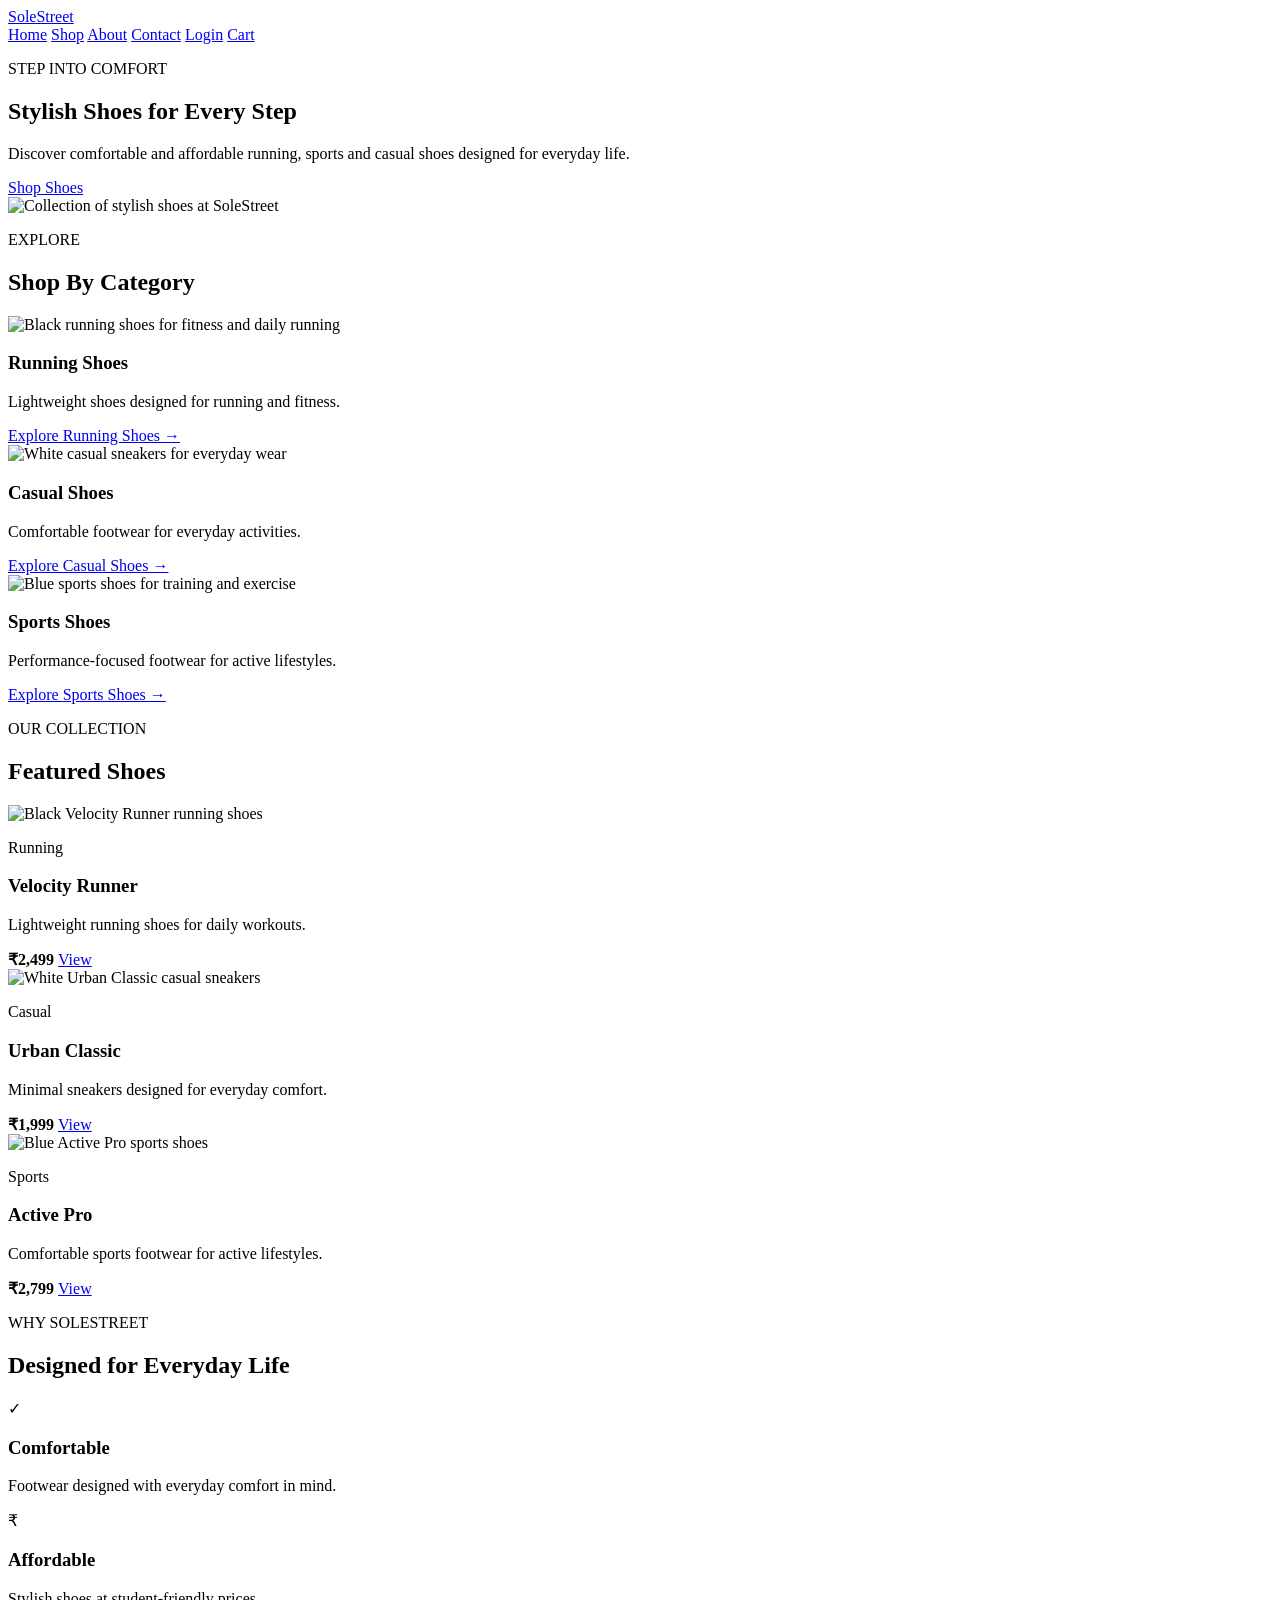
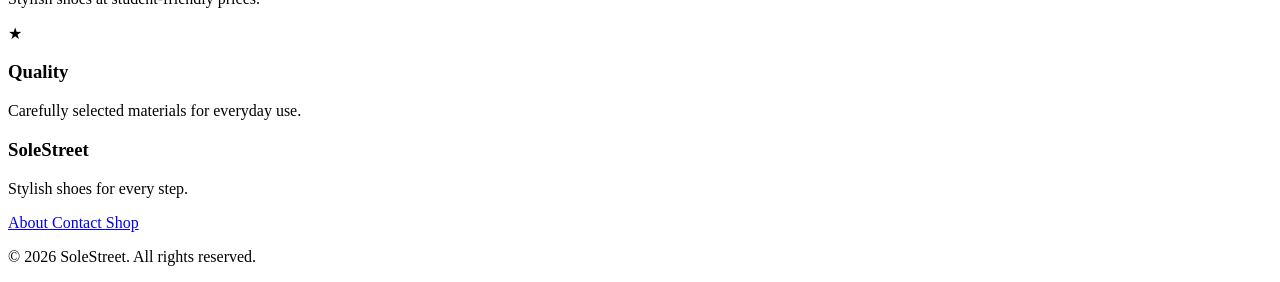
==== index.html @ d2c225f3 "Add initial index.html for SoleStreet website" ====
<!DOCTYPE html>
<html lang="en">

<head>

    <meta charset="UTF-8">

    <meta name="viewport"
          content="width=device-width, initial-scale=1.0">

    <title>SoleStreet | Stylish Shoes for Every Step</title>

    <meta name="description"
          content="Shop stylish running, sports and casual shoes at SoleStreet. Discover comfortable and affordable footwear for everyday life.">

    <meta name="keywords"
          content="shoes, running shoes, sports shoes, casual shoes, footwear">

    <meta name="author"
          content="SoleStreet">

    <meta name="robots"
          content="index, follow">

    <link rel="canonical"
          href="https://YOUR-RENDER-URL.onrender.com/">

    <!-- Open Graph -->

    <meta property="og:title"
          content="SoleStreet | Stylish Shoes for Every Step">

    <meta property="og:description"
          content="Discover comfortable running, sports and casual shoes at SoleStreet.">

    <meta property="og:type"
          content="website">

    <meta property="og:url"
          content="https://YOUR-RENDER-URL.onrender.com/">

    <link rel="stylesheet"
          href="css/style.css">

</head>


<body>

<!-- ================= HEADER ================= -->

<header class="header">

    <div class="logo">

        <a href="index.html">
            SoleStreet
        </a>

    </div>


    <nav aria-label="Main navigation">

        <a href="index.html">Home</a>

        <a href="products.html">Shop</a>

        <a href="about.html">About</a>

        <a href="contact.html">Contact</a>

        <a href="login.html">Login</a>

        <a href="cart.html">Cart</a>

    </nav>

</header>


<!-- ================= MAIN ================= -->

<main>


<!-- HERO -->

<section class="hero">

    <div class="hero-content">

        <p class="eyebrow">
            STEP INTO COMFORT
        </p>

        <h1>
            Stylish Shoes for Every Step
        </h1>

        <p>
            Discover comfortable and affordable
            running, sports and casual shoes
            designed for everyday life.
        </p>

        <a href="products.html"
           class="btn">

            Shop Shoes

        </a>

    </div>


    <div class="hero-image">

        <img src="images/hero-shoes.jpg"
             alt="Collection of stylish shoes at SoleStreet">

    </div>

</section>



<!-- CATEGORIES -->

<section class="section">

    <div class="section-heading">

        <p class="eyebrow">
            EXPLORE
        </p>

        <h2>
            Shop By Category
        </h2>

    </div>


    <div class="category-grid">


        <article class="category-card">

            <img src="images/running-shoes.jpg"
                 alt="Black running shoes for fitness and daily running">

            <div class="card-content">

                <h3>
                    Running Shoes
                </h3>

                <p>
                    Lightweight shoes designed
                    for running and fitness.
                </p>

                <a href="products.html">
                    Explore Running Shoes →
                </a>

            </div>

        </article>



        <article class="category-card">

            <img src="images/casual-shoes.jpg"
                 alt="White casual sneakers for everyday wear">

            <div class="card-content">

                <h3>
                    Casual Shoes
                </h3>

                <p>
                    Comfortable footwear for
                    everyday activities.
                </p>

                <a href="products.html">
                    Explore Casual Shoes →
                </a>

            </div>

        </article>



        <article class="category-card">

            <img src="images/sports-shoes.jpg"
                 alt="Blue sports shoes for training and exercise">

            <div class="card-content">

                <h3>
                    Sports Shoes
                </h3>

                <p>
                    Performance-focused footwear
                    for active lifestyles.
                </p>

                <a href="products.html">
                    Explore Sports Shoes →
                </a>

            </div>

        </article>

    </div>

</section>



<!-- FEATURED PRODUCTS -->

<section class="section featured-section">

    <div class="section-heading">

        <p class="eyebrow">
            OUR COLLECTION
        </p>

        <h2>
            Featured Shoes
        </h2>

    </div>


    <div class="product-grid">


        <article class="product-card">

            <img src="images/running-shoes.jpg"
                 alt="Black Velocity Runner running shoes">

            <div class="product-info">

                <p class="product-category">
                    Running
                </p>

                <h3>
                    Velocity Runner
                </h3>

                <p>
                    Lightweight running shoes
                    for daily workouts.
                </p>

                <div class="product-bottom">

                    <strong>
                        ₹2,499
                    </strong>

                    <a href="product-running.html"
                       class="btn-small">

                        View

                    </a>

                </div>

            </div>

        </article>



        <article class="product-card">

            <img src="images/casual-shoes.jpg"
                 alt="White Urban Classic casual sneakers">

            <div class="product-info">

                <p class="product-category">
                    Casual
                </p>

                <h3>
                    Urban Classic
                </h3>

                <p>
                    Minimal sneakers designed
                    for everyday comfort.
                </p>

                <div class="product-bottom">

                    <strong>
                        ₹1,999
                    </strong>

                    <a href="product-casual.html"
                       class="btn-small">

                        View

                    </a>

                </div>

            </div>

        </article>



        <article class="product-card">

            <img src="images/sports-shoes.jpg"
                 alt="Blue Active Pro sports shoes">

            <div class="product-info">

                <p class="product-category">
                    Sports
                </p>

                <h3>
                    Active Pro
                </h3>

                <p>
                    Comfortable sports footwear
                    for active lifestyles.
                </p>

                <div class="product-bottom">

                    <strong>
                        ₹2,799
                    </strong>

                    <a href="product-sports.html"
                       class="btn-small">

                        View

                    </a>

                </div>

            </div>

        </article>

    </div>

</section>



<!-- WHY US -->

<section class="section why-us">

    <div class="section-heading">

        <p class="eyebrow">
            WHY SOLESTREET
        </p>

        <h2>
            Designed for Everyday Life
        </h2>

    </div>


    <div class="features">


        <div class="feature">

            <span class="feature-icon">
                ✓
            </span>

            <h3>
                Comfortable
            </h3>

            <p>
                Footwear designed with
                everyday comfort in mind.
            </p>

        </div>



        <div class="feature">

            <span class="feature-icon">
                ₹
            </span>

            <h3>
                Affordable
            </h3>

            <p>
                Stylish shoes at
                student-friendly prices.
            </p>

        </div>



        <div class="feature">

            <span class="feature-icon">
                ★
            </span>

            <h3>
                Quality
            </h3>

            <p>
                Carefully selected materials
                for everyday use.
            </p>

        </div>

    </div>

</section>

</main>



<!-- ================= FOOTER ================= -->

<footer>

    <div class="footer-content">

        <div>

            <h3>
                SoleStreet
            </h3>

            <p>
                Stylish shoes for every step.
            </p>

        </div>


        <div class="footer-links">

            <a href="about.html">
                About
            </a>

            <a href="contact.html">
                Contact
            </a>

            <a href="products.html">
                Shop
            </a>

        </div>

    </div>


    <div class="copyright">

        <p>
            © 2026 SoleStreet. All rights reserved.
        </p>

    </div>

</footer>


<script src="js/script.js"></script>

</body>

</html>
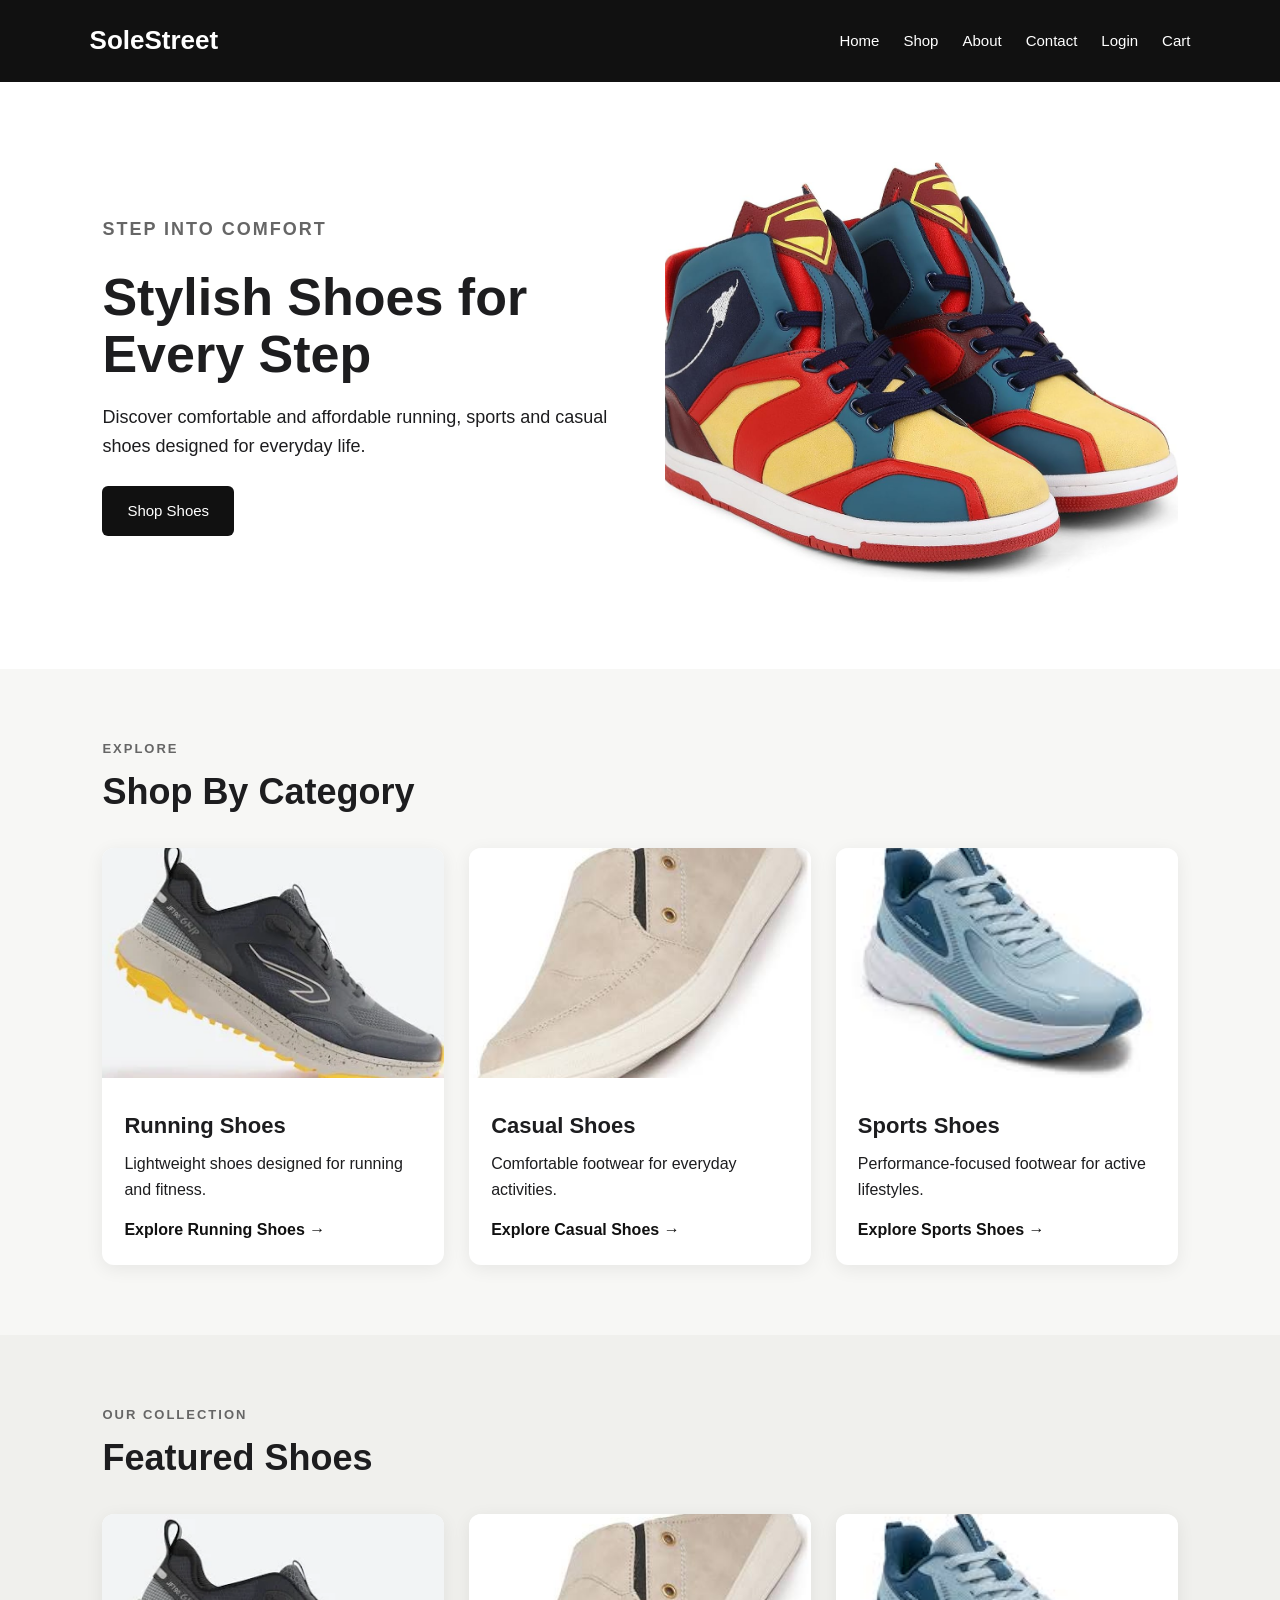
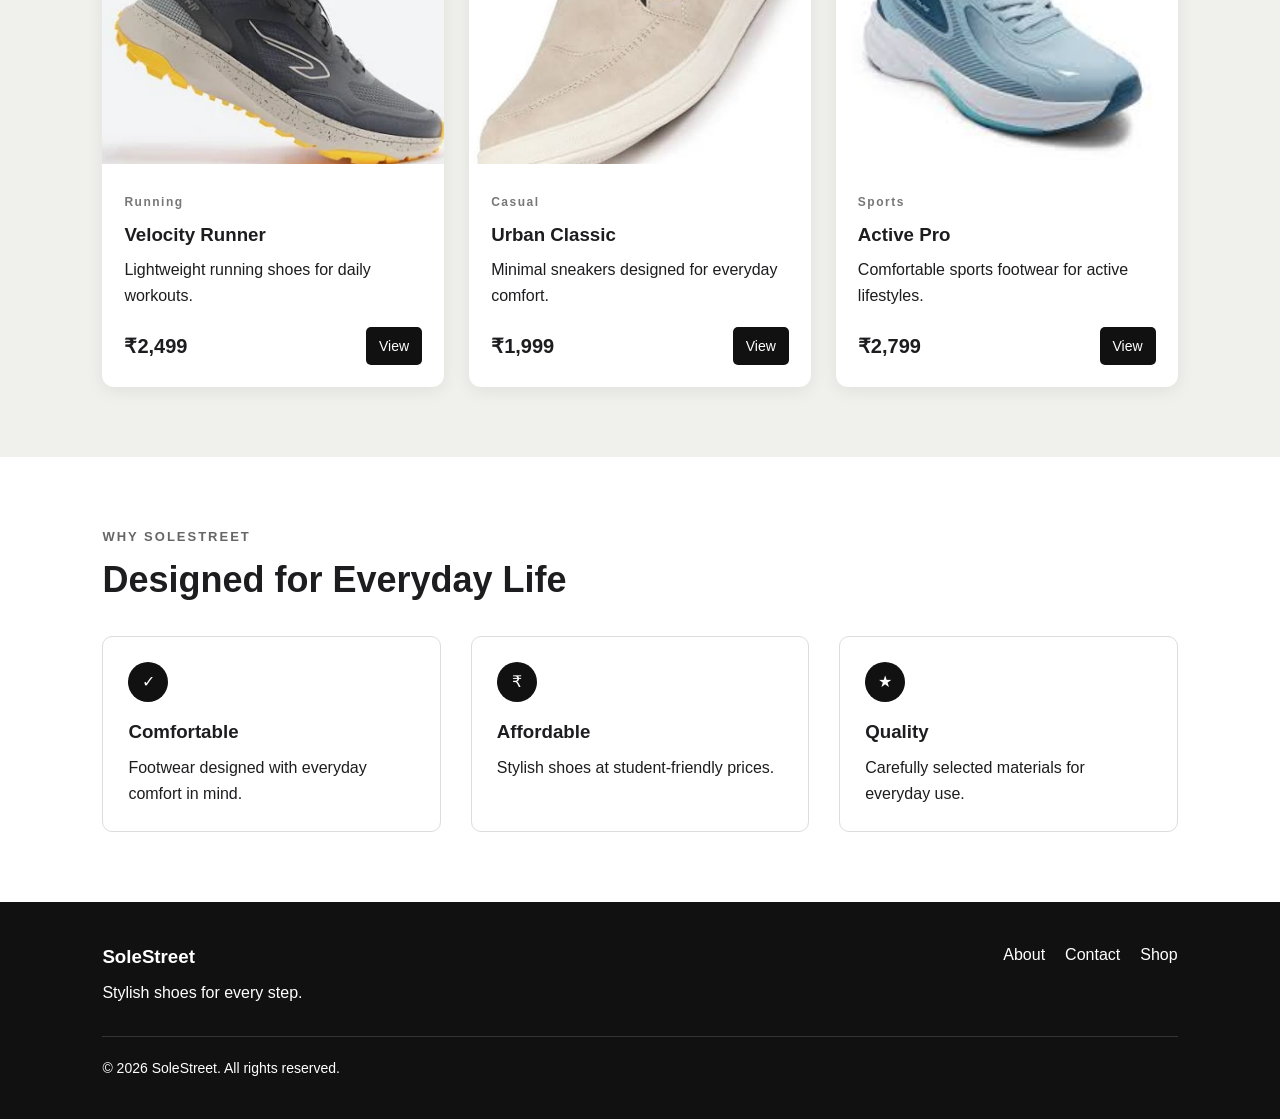
==== commit 3361ba93: "made changes by copy pasting file to Solestreet" ====
--- a/index.html
+++ b/index.html
@@ -2,7 +2,7 @@
 <html lang="en">
 
 <head>
-
+   
     <meta charset="UTF-8">
 
     <meta name="viewport"
@@ -19,11 +19,13 @@
     <meta name="author"
           content="SoleStreet">
 
+          <meta name="google-site-verification" content="CraIv4YPlFDB2RGsEFDf264f9nzZUPpFnTrPjMYT64U" />
+
     <meta name="robots"
           content="index, follow">
 
     <link rel="canonical"
-          href="https://YOUR-RENDER-URL.onrender.com/">
+          href="https://solestreet.onrender.com/">
 
     <!-- Open Graph -->
 
@@ -37,7 +39,7 @@
           content="website">
 
     <meta property="og:url"
-          content="https://YOUR-RENDER-URL.onrender.com/">
+          content="https://solestreet.onrender.com/">
 
     <link rel="stylesheet"
           href="css/style.css">
--- a/css/style.css
+++ b/css/style.css
@@ -0,0 +1,716 @@
+* {
+    margin: 0;
+    padding: 0;
+    box-sizing: border-box;
+}
+
+
+html {
+    scroll-behavior: smooth;
+}
+
+
+body {
+    font-family:
+        Arial,
+        Helvetica,
+        sans-serif;
+
+    color: #1d1d1f;
+
+    background: #f7f7f5;
+
+    line-height: 1.6;
+}
+
+
+/* ================= HEADER ================= */
+
+.header {
+    display: flex;
+
+    justify-content: space-between;
+
+    align-items: center;
+
+    padding: 20px 7%;
+
+    background: #111;
+
+    position: sticky;
+
+    top: 0;
+
+    z-index: 100;
+}
+
+
+.logo a {
+    color: #fff;
+
+    text-decoration: none;
+
+    font-size: 26px;
+
+    font-weight: 700;
+}
+
+
+nav {
+    display: flex;
+
+    gap: 24px;
+
+    flex-wrap: wrap;
+}
+
+
+nav a {
+    color: #fff;
+
+    text-decoration: none;
+
+    font-size: 15px;
+}
+
+
+nav a:hover {
+    text-decoration: underline;
+}
+
+
+/* ================= HERO ================= */
+
+.hero {
+    display: grid;
+
+    grid-template-columns:
+        1fr 1fr;
+
+    gap: 50px;
+
+    align-items: center;
+
+    padding: 80px 8%;
+
+    background: #fff;
+}
+
+
+.hero-content {
+    max-width: 600px;
+}
+
+
+.eyebrow {
+    font-size: 13px;
+
+    font-weight: 700;
+
+    letter-spacing: 2px;
+
+    margin-bottom: 10px;
+
+    color: #666;
+}
+
+
+.hero h1 {
+    font-size: 52px;
+
+    line-height: 1.1;
+
+    margin-bottom: 20px;
+}
+
+
+.hero p {
+    font-size: 18px;
+
+    margin-bottom: 25px;
+}
+
+
+.hero-image img {
+    width: 100%;
+
+    height: 420px;
+
+    object-fit: cover;
+
+    border-radius: 14px;
+}
+
+
+/* ================= BUTTON ================= */
+
+.btn {
+    display: inline-block;
+
+    background: #111;
+
+    color: #fff;
+
+    border: none;
+
+    padding: 13px 25px;
+
+    border-radius: 6px;
+
+    text-decoration: none;
+
+    cursor: pointer;
+
+    font-size: 15px;
+}
+
+
+.btn:hover {
+    background: #333;
+}
+
+
+.btn-small {
+    display: inline-block;
+
+    padding: 8px 13px;
+
+    background: #111;
+
+    color: #fff;
+
+    text-decoration: none;
+
+    border-radius: 5px;
+
+    font-size: 14px;
+}
+
+
+/* ================= SECTIONS ================= */
+
+.section {
+    padding: 70px 8%;
+}
+
+
+.section-heading {
+    margin-bottom: 35px;
+}
+
+
+.section-heading h1,
+.section-heading h2 {
+    font-size: 36px;
+
+    line-height: 1.2;
+}
+
+
+.section-heading p {
+    max-width: 700px;
+}
+
+
+/* ================= CATEGORIES ================= */
+
+.category-grid {
+    display: grid;
+
+    grid-template-columns:
+        repeat(3, 1fr);
+
+    gap: 25px;
+}
+
+
+.category-card {
+    background: #fff;
+
+    border-radius: 12px;
+
+    overflow: hidden;
+
+    box-shadow:
+        0 4px 18px rgba(0,0,0,0.07);
+}
+
+
+.category-card img {
+    width: 100%;
+
+    height: 230px;
+
+    object-fit: cover;
+}
+
+
+.card-content {
+    padding: 22px;
+}
+
+
+.card-content h3 {
+    margin-bottom: 8px;
+
+    font-size: 22px;
+}
+
+
+.card-content a {
+    display: inline-block;
+
+    margin-top: 15px;
+
+    color: #111;
+
+    font-weight: 700;
+
+    text-decoration: none;
+}
+
+
+/* ================= PRODUCTS ================= */
+
+.featured-section {
+    background: #f0f0ed;
+}
+
+
+.product-grid {
+    display: grid;
+
+    grid-template-columns:
+        repeat(3, 1fr);
+
+    gap: 25px;
+}
+
+
+.product-card {
+    background: #fff;
+
+    border-radius: 12px;
+
+    overflow: hidden;
+
+    box-shadow:
+        0 4px 18px rgba(0,0,0,0.07);
+}
+
+
+.product-card img {
+    width: 100%;
+
+    height: 250px;
+
+    object-fit: cover;
+}
+
+
+.product-info {
+    padding: 22px;
+}
+
+
+.product-category {
+    font-size: 12px;
+
+    font-weight: 700;
+
+    letter-spacing: 1.5px;
+
+    color: #777;
+
+    margin-bottom: 7px;
+}
+
+
+.product-info h2,
+.product-info h3 {
+    margin-bottom: 8px;
+}
+
+
+.product-bottom {
+    display: flex;
+
+    justify-content: space-between;
+
+    align-items: center;
+
+    margin-top: 18px;
+}
+
+
+.product-bottom strong {
+    font-size: 20px;
+}
+
+
+/* ================= WHY US ================= */
+
+.why-us {
+    background: #fff;
+}
+
+
+.features {
+    display: grid;
+
+    grid-template-columns:
+        repeat(3, 1fr);
+
+    gap: 30px;
+}
+
+
+.feature {
+    padding: 25px;
+
+    border: 1px solid #ddd;
+
+    border-radius: 10px;
+}
+
+
+.feature-icon {
+    display: inline-flex;
+
+    width: 40px;
+
+    height: 40px;
+
+    align-items: center;
+
+    justify-content: center;
+
+    background: #111;
+
+    color: #fff;
+
+    border-radius: 50%;
+
+    margin-bottom: 15px;
+}
+
+
+.feature h3 {
+    margin-bottom: 8px;
+}
+
+
+/* ================= PRODUCT DETAIL ================= */
+
+.product-detail {
+    display: grid;
+
+    grid-template-columns:
+        1fr 1fr;
+
+    gap: 60px;
+
+    padding: 80px 8%;
+
+    background: #fff;
+}
+
+
+.product-detail > div:first-child img {
+    width: 100%;
+
+    max-height: 550px;
+
+    object-fit: cover;
+
+    border-radius: 12px;
+}
+
+
+.product-detail-info {
+    padding-top: 20px;
+}
+
+
+.product-detail-info h1 {
+    font-size: 45px;
+
+    margin-bottom: 10px;
+}
+
+
+.price {
+    font-size: 28px;
+
+    font-weight: 700;
+
+    margin-bottom: 20px;
+}
+
+
+.product-detail-info h2 {
+    margin-top: 30px;
+
+    margin-bottom: 12px;
+}
+
+
+.feature-list {
+    margin-bottom: 30px;
+
+    padding-left: 22px;
+}
+
+
+.feature-list li {
+    margin-bottom: 8px;
+}
+
+
+/* ================= FORMS ================= */
+
+.form-section {
+    min-height: 70vh;
+
+    display: flex;
+
+    align-items: center;
+
+    justify-content: center;
+
+    padding: 60px 20px;
+}
+
+
+.form-box {
+    width: 420px;
+
+    max-width: 100%;
+
+    padding: 35px;
+
+    background: #fff;
+
+    border-radius: 12px;
+
+    box-shadow:
+        0 4px 20px rgba(0,0,0,0.08);
+}
+
+
+.form-box h1 {
+    margin-bottom: 20px;
+}
+
+
+.form-box label,
+.contact-form label {
+    display: block;
+
+    margin-top: 16px;
+
+    margin-bottom: 5px;
+
+    font-weight: 600;
+}
+
+
+.form-box input,
+.contact-form input,
+.contact-form textarea {
+    width: 100%;
+
+    padding: 12px;
+
+    border: 1px solid #ccc;
+
+    border-radius: 6px;
+
+    font-family: inherit;
+
+    font-size: 15px;
+}
+
+
+.form-box .btn {
+    width: 100%;
+
+    margin-top: 25px;
+}
+
+
+/* ================= CONTACT ================= */
+
+.contact-form {
+    max-width: 650px;
+
+    background: #fff;
+
+    padding: 35px;
+
+    border-radius: 12px;
+
+    box-shadow:
+        0 4px 20px rgba(0,0,0,0.06);
+}
+
+
+.contact-form textarea {
+    resize: vertical;
+
+    margin-bottom: 20px;
+}
+
+
+/* ================= TEXT PAGE ================= */
+
+.text-page {
+    max-width: 1000px;
+
+    margin: auto;
+
+    background: #fff;
+}
+
+
+.text-page h1 {
+    font-size: 42px;
+
+    margin-bottom: 25px;
+}
+
+
+.text-page h2 {
+    margin-top: 35px;
+
+    margin-bottom: 10px;
+}
+
+
+.text-page p {
+    margin-bottom: 15px;
+}
+
+
+/* ================= FOOTER ================= */
+
+footer {
+    background: #111;
+
+    color: #fff;
+
+    padding: 40px 8%;
+}
+
+
+.footer-content {
+    display: flex;
+
+    justify-content: space-between;
+
+    gap: 30px;
+
+    margin-bottom: 30px;
+}
+
+
+.footer-content h3 {
+    margin-bottom: 8px;
+}
+
+
+.footer-links {
+    display: flex;
+
+    gap: 20px;
+}
+
+
+.footer-links a {
+    color: #fff;
+
+    text-decoration: none;
+}
+
+
+.copyright {
+    padding-top: 20px;
+
+    border-top: 1px solid #333;
+
+    font-size: 14px;
+}
+
+
+/* ================= MOBILE ================= */
+
+@media (max-width: 768px) {
+
+    .header {
+        flex-direction: column;
+
+        gap: 15px;
+
+        text-align: center;
+    }
+
+
+    nav {
+        justify-content: center;
+
+        gap: 14px;
+    }
+
+
+    .hero {
+        grid-template-columns: 1fr;
+
+        padding: 55px 7%;
+    }
+
+
+    .hero h1 {
+        font-size: 40px;
+    }
+
+
+    .hero-image img {
+        height: 300px;
+    }
+
+
+    .category-grid,
+    .product-grid,
+    .features,
+    .product-detail {
+        grid-template-columns: 1fr;
+    }
+
+
+    .section {
+        padding: 50px 7%;
+    }
+
+
+    .product-detail {
+        padding: 50px 7%;
+    }
+
+
+    .product-detail-info h1 {
+        font-size: 36px;
+    }
+
+
+    .footer-content {
+        flex-direction: column;
+    }
+
+
+    .footer-links {
+        flex-direction: column;
+
+        gap: 10px;
+    }
+
+}
